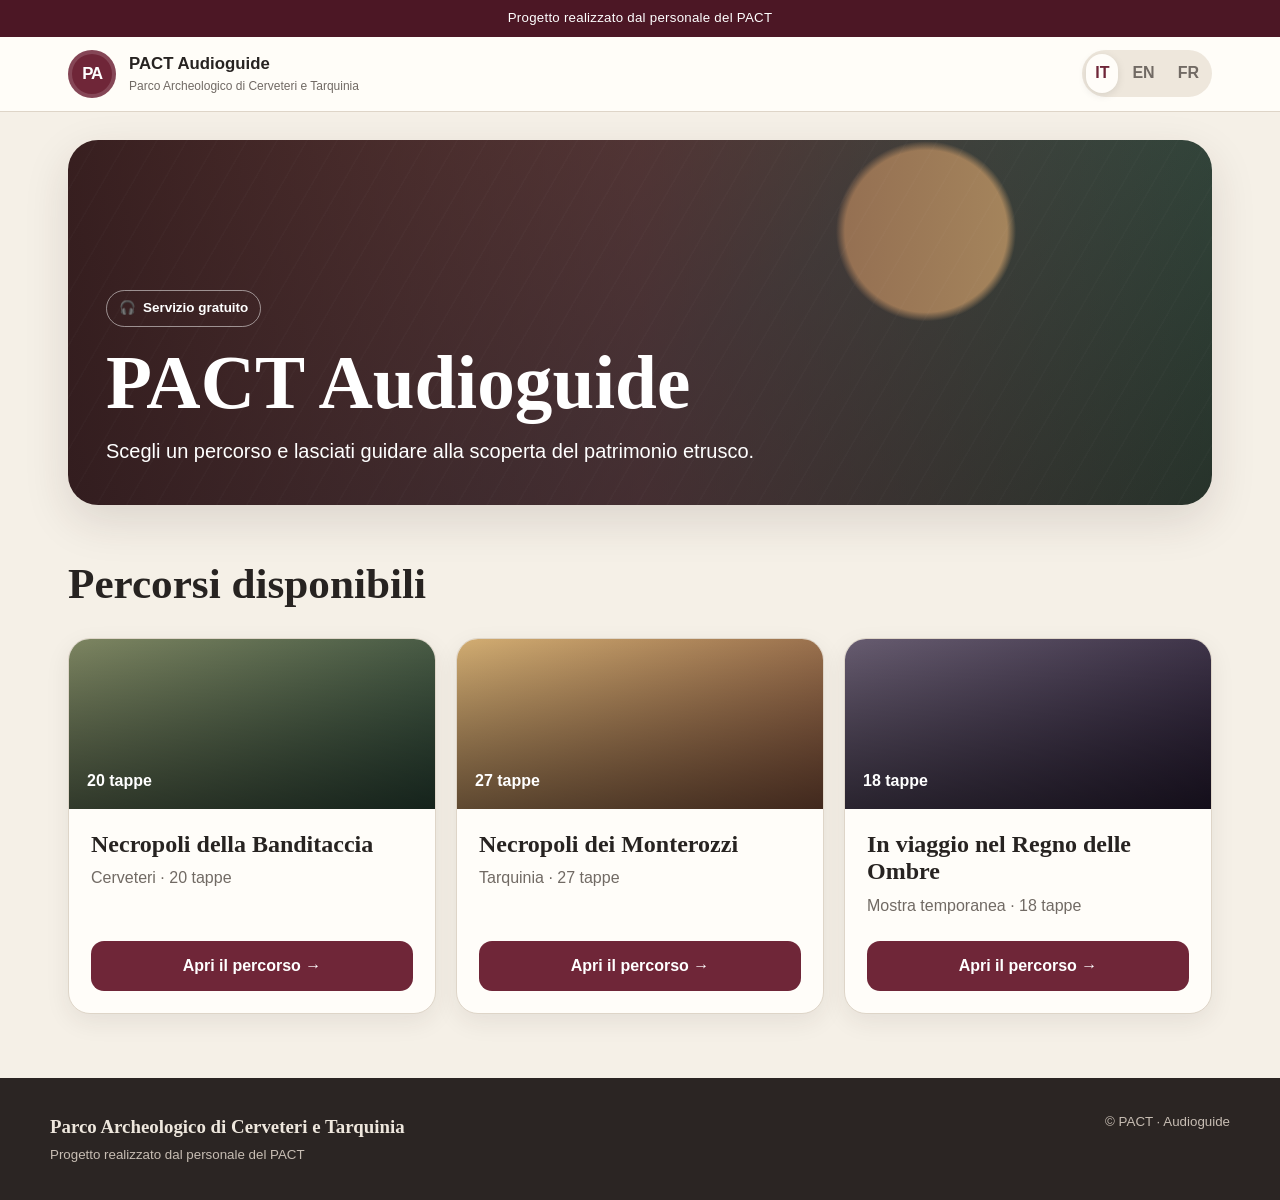
==== index.html @ 3169baad "Add files via upload" ====
<!doctype html>
<html lang="it">
<head>
  <meta charset="utf-8">
  <meta name="viewport" content="width=device-width, initial-scale=1, viewport-fit=cover">
  <meta name="theme-color" content="#6f2638">
  <meta name="description" content="Audioguide gratuite del Parco Archeologico di Cerveteri e Tarquinia">
  <title>PACT Audioguide</title>
  <style>
    :root{
      --wine:#6f2638;
      --wine-dark:#4c1725;
      --ochre:#bd873f;
      --cream:#f5f0e7;
      --paper:#fffdf9;
      --ink:#272321;
      --muted:#716a64;
      --line:#ded5c8;
      --shadow:0 16px 45px rgba(52,34,30,.13);
      --radius:22px;
    }
    *{box-sizing:border-box}
    html{scroll-behavior:smooth}
    body{
      margin:0;
      background:var(--cream);
      color:var(--ink);
      font-family:Arial,Helvetica,sans-serif;
      line-height:1.55;
    }
    button,a,select{font:inherit}
    button,a{touch-action:manipulation}
    .topbar{
      background:var(--wine-dark);
      color:#fff;
      padding:8px 18px;
      text-align:center;
      font-size:.83rem;
      letter-spacing:.02em;
    }
    header{
      position:sticky;top:0;z-index:20;
      background:rgba(255,253,249,.96);
      backdrop-filter:blur(12px);
      border-bottom:1px solid var(--line);
    }
    .head-inner{
      max-width:1180px;margin:auto;padding:13px 18px;
      display:flex;align-items:center;justify-content:space-between;gap:16px;
    }
    .brand{display:flex;align-items:center;gap:13px;text-decoration:none;color:inherit}
    .mark{
      width:48px;height:48px;border-radius:50%;
      display:grid;place-items:center;background:var(--wine);color:white;
      font-weight:800;letter-spacing:-.08em;font-size:1.05rem;
      box-shadow:inset 0 0 0 4px rgba(255,255,255,.15);
    }
    .brand strong{display:block;font-size:1.05rem}
    .brand small{display:block;color:var(--muted);font-size:.75rem}
    .lang-switch{display:flex;gap:5px;background:#eee7dc;padding:4px;border-radius:999px}
    .lang-switch button{
      border:0;background:transparent;border-radius:999px;
      padding:7px 9px;font-weight:700;cursor:pointer;color:var(--muted)
    }
    .lang-switch button.active{background:var(--paper);color:var(--wine);box-shadow:0 2px 8px rgba(0,0,0,.1)}
    main{max-width:1180px;margin:auto;padding:28px 18px 64px}
    .hero{
      min-height:365px;border-radius:30px;overflow:hidden;
      position:relative;display:flex;align-items:flex-end;
      background:
        linear-gradient(90deg,rgba(45,20,25,.88),rgba(76,23,37,.58),rgba(0,0,0,.1)),
        radial-gradient(circle at 75% 25%,#ccaf74 0 9%,transparent 10%),
        linear-gradient(145deg,#826c4e,#3d5448 55%,#2b382f);
      box-shadow:var(--shadow);
    }
    .hero:after{
      content:"";position:absolute;inset:0;opacity:.22;
      background-image:repeating-linear-gradient(120deg,transparent 0 24px,rgba(255,255,255,.08) 25px 26px);
    }
    .hero-copy{position:relative;z-index:1;color:#fff;padding:38px;max-width:760px}
    .eyebrow{
      display:inline-flex;align-items:center;gap:7px;border:1px solid rgba(255,255,255,.5);
      border-radius:999px;padding:7px 12px;font-size:.84rem;font-weight:700
    }
    h1{font-family:Georgia,serif;font-size:clamp(2.2rem,6vw,4.7rem);line-height:1.02;margin:18px 0 14px}
    .hero p{font-size:clamp(1rem,2vw,1.25rem);max-width:650px;margin:0}
    .section-title{font-family:Georgia,serif;font-size:clamp(1.8rem,4vw,2.7rem);margin:46px 0 20px}
    .cards{display:grid;grid-template-columns:repeat(3,1fr);gap:20px}
    .card{
      background:var(--paper);border:1px solid var(--line);border-radius:var(--radius);
      overflow:hidden;box-shadow:0 8px 25px rgba(54,38,32,.08);display:flex;flex-direction:column
    }
    .card-art{height:170px;position:relative}
    .card-art:before{content:"";position:absolute;inset:0;background:linear-gradient(180deg,transparent,rgba(0,0,0,.45))}
    .banditaccia{background:linear-gradient(145deg,#7d8561,#263f32)}
    .monterozzi{background:linear-gradient(145deg,#d2ad72,#754935)}
    .mostra{background:linear-gradient(145deg,#675c70,#241a2f)}
    .card-number{position:absolute;left:18px;bottom:15px;color:#fff;font-weight:700}
    .card-body{padding:22px;display:flex;flex-direction:column;flex:1}
    .card h2{font-family:Georgia,serif;font-size:1.5rem;line-height:1.15;margin:0 0 8px}
    .card p{color:var(--muted);margin:0 0 22px}
    .primary{
      display:inline-flex;align-items:center;justify-content:center;gap:8px;
      background:var(--wine);color:#fff;border:0;border-radius:13px;padding:13px 17px;
      text-decoration:none;font-weight:700;cursor:pointer;margin-top:auto
    }
    .primary:hover{background:var(--wine-dark)}
    .route-head{
      border-radius:27px;padding:28px;color:white;margin-bottom:22px;
      background:linear-gradient(135deg,var(--wine-dark),var(--wine));
      box-shadow:var(--shadow)
    }
    .route-head h1{font-size:clamp(2rem,5vw,3.5rem);margin:8px 0}
    .back{
      display:inline-flex;gap:7px;align-items:center;color:inherit;text-decoration:none;
      font-weight:700;border-bottom:1px solid rgba(255,255,255,.5)
    }
    .route-layout{display:grid;grid-template-columns:minmax(0,1fr) 310px;gap:22px}
    .player-card,.index-card{
      background:var(--paper);border:1px solid var(--line);border-radius:var(--radius);padding:22px;
      box-shadow:0 8px 25px rgba(54,38,32,.07)
    }
    .stop-image{
      aspect-ratio:16/9;border-radius:17px;margin-bottom:20px;
      display:grid;place-items:center;text-align:center;padding:20px;color:white;
      background:linear-gradient(145deg,#77654e,#35493f);
      font-family:Georgia,serif;font-size:1.5rem
    }
    .stop-meta{color:var(--ochre);font-weight:800;text-transform:uppercase;letter-spacing:.08em;font-size:.78rem}
    .player-card h2{font-family:Georgia,serif;font-size:clamp(1.8rem,4vw,2.5rem);margin:5px 0 14px}
    audio{width:100%;margin:10px 0 18px}
    .notice{background:#f1e8dc;border-left:4px solid var(--ochre);padding:13px 15px;border-radius:9px;color:#554b43;font-size:.93rem}
    .navbuttons{display:grid;grid-template-columns:1fr 1fr;gap:10px;margin-top:20px}
    .secondary{
      border:1px solid var(--wine);color:var(--wine);background:transparent;border-radius:12px;
      padding:12px;text-align:center;text-decoration:none;font-weight:700
    }
    .index-card{align-self:start;position:sticky;top:92px;max-height:calc(100vh - 115px);overflow:auto}
    .index-card h3{font-family:Georgia,serif;font-size:1.35rem;margin:0 0 12px}
    .stop-grid{display:grid;grid-template-columns:repeat(4,1fr);gap:7px}
    .stop-grid a{
      min-height:42px;display:grid;place-items:center;text-decoration:none;border:1px solid var(--line);
      border-radius:10px;color:var(--ink);font-weight:700;background:#fff
    }
    .stop-grid a.active{background:var(--wine);color:white;border-color:var(--wine)}
    footer{background:#2b2523;color:#eee7dd;padding:34px 18px}
    .footer-inner{max-width:1180px;margin:auto;display:flex;justify-content:space-between;gap:24px;flex-wrap:wrap}
    footer strong{font-family:Georgia,serif;font-size:1.18rem}
    footer small{color:#c7bdb3}
    .hidden{display:none!important}
    @media(max-width:850px){
      .cards{grid-template-columns:1fr}
      .card{display:grid;grid-template-columns:130px 1fr}
      .card-art{height:auto;min-height:200px}
      .route-layout{grid-template-columns:1fr}
      .index-card{position:static;max-height:none}
    }
    @media(max-width:540px){
      .brand small{display:none}
      .head-inner{padding:10px 12px}
      .mark{width:42px;height:42px}
      main{padding:18px 12px 45px}
      .hero{min-height:430px;border-radius:22px}
      .hero-copy{padding:25px}
      .cards{gap:14px}
      .card{display:block}
      .card-art{height:145px;min-height:0}
      .route-head{padding:22px 18px}
      .player-card,.index-card{padding:16px}
      .navbuttons{grid-template-columns:1fr}
      .stop-grid{grid-template-columns:repeat(5,1fr)}
    }
  </style>
</head>
<body>
  <div class="topbar" id="topbar"></div>
  <header>
    <div class="head-inner">
      <a class="brand" href="./" aria-label="PACT Audioguide home">
        <span class="mark">PA</span>
        <span><strong id="brand"></strong><small id="institution"></small></span>
      </a>
      <div class="lang-switch" aria-label="Selezione lingua">
        <button data-lang="it">IT</button>
        <button data-lang="en">EN</button>
        <button data-lang="fr">FR</button>
      </div>
    </div>
  </header>

  <main>
    <section id="homeView">
      <div class="hero">
        <div class="hero-copy">
          <span class="eyebrow">🎧 <span id="free"></span></span>
          <h1 id="heroTitle"></h1>
          <p id="intro"></p>
        </div>
      </div>
      <h2 class="section-title" id="chooseTitle">Percorsi disponibili</h2>
      <div class="cards" id="routeCards"></div>
    </section>

    <section id="routeView" class="hidden">
      <div class="route-head">
        <a class="back" href="./">← <span id="back"></span></a>
        <h1 id="routeTitle"></h1>
        <p id="routeSubtitle"></p>
      </div>
      <div class="route-layout">
        <article class="player-card">
          <div class="stop-image" id="stopImage"></div>
          <div class="stop-meta" id="stopMeta"></div>
          <h2 id="stopTitle"></h2>
          <p id="listen"></p>
          <audio id="audioPlayer" controls preload="metadata">
            <source id="audioSource" src="" type="audio/mpeg">
          </audio>
          <div class="notice" id="placeholder"></div>
          <h3 id="descriptionTitle"></h3>
          <p id="stopText"></p>
          <div class="navbuttons">
            <a class="secondary" id="prevLink" href="#"></a>
            <a class="primary" id="nextLink" href="#"></a>
          </div>
        </article>
        <aside class="index-card">
          <h3 id="menuTitle"></h3>
          <div class="stop-grid" id="stopGrid"></div>
        </aside>
      </div>
    </section>
  </main>

  <footer>
    <div class="footer-inner">
      <div><strong id="footerInstitution"></strong><br><small id="official"></small></div>
      <small>© PACT · Audioguide</small>
    </div>
  </footer>

<script>
const ROUTES = [{"id": "banditaccia", "title": {"it": "Necropoli della Banditaccia", "en": "Banditaccia Necropolis", "fr": "Nécropole de la Banditaccia"}, "subtitle": {"it": "Cerveteri · 20 tappe", "en": "Cerveteri · 20 stops", "fr": "Cerveteri · 20 étapes"}, "stops": 20, "langs": ["it", "en", "fr"], "accent": "banditaccia"}, {"id": "monterozzi", "title": {"it": "Necropoli dei Monterozzi", "en": "Monterozzi Necropolis", "fr": "Nécropole des Monterozzi"}, "subtitle": {"it": "Tarquinia · 27 tappe", "en": "Tarquinia · 27 stops", "fr": "Tarquinia · 27 étapes"}, "stops": 27, "langs": ["it", "en", "fr"], "accent": "monterozzi"}, {"id": "regno-ombre", "title": {"it": "In viaggio nel Regno delle Ombre", "en": "Journey into the Kingdom of Shadows"}, "subtitle": {"it": "Mostra temporanea · 18 tappe", "en": "Temporary exhibition · 18 stops"}, "stops": 18, "langs": ["it", "en"], "accent": "mostra"}];
const T = {"it": {"brand": "PACT Audioguide", "institution": "Parco Archeologico di Cerveteri e Tarquinia", "intro": "Scegli un percorso e lasciati guidare alla scoperta del patrimonio etrusco.", "free": "Servizio gratuito", "select": "Apri il percorso", "back": "Torna ai percorsi", "stop": "Tappa", "of": "di", "listen": "Ascolta l’audioguida", "description": "Testo della tappa", "placeholder": "In questa versione iniziale sono predisposti gli spazi per audio, immagine e testo definitivo della tappa.", "prev": "Tappa precedente", "next": "Tappa successiva", "menu": "Indice delle tappe", "language": "Lingua", "official": "Progetto realizzato dal personale del PACT", "help": "Per ascoltare, seleziona la lingua e premi il pulsante Play.", "home": "Home"}, "en": {"brand": "PACT Audio Guides", "institution": "Archaeological Park of Cerveteri and Tarquinia", "intro": "Choose a route and discover the Etruscan heritage through our audio guides.", "free": "Free service", "select": "Open route", "back": "Back to routes", "stop": "Stop", "of": "of", "listen": "Listen to the audio guide", "description": "Stop description", "placeholder": "This initial version includes prepared spaces for the final audio, image and text of each stop.", "prev": "Previous stop", "next": "Next stop", "menu": "Stops index", "language": "Language", "official": "A project created by PACT staff", "help": "Select a language and press Play to listen.", "home": "Home"}, "fr": {"brand": "Audioguides PACT", "institution": "Parc archéologique de Cerveteri et Tarquinia", "intro": "Choisissez un parcours et découvrez le patrimoine étrusque grâce à nos audioguides.", "free": "Service gratuit", "select": "Ouvrir le parcours", "back": "Retour aux parcours", "stop": "Étape", "of": "sur", "listen": "Écouter l’audioguide", "description": "Texte de l’étape", "placeholder": "Cette première version contient les emplacements prévus pour l’audio, l’image et le texte définitif de chaque étape.", "prev": "Étape précédente", "next": "Étape suivante", "menu": "Index des étapes", "language": "Langue", "official": "Un projet réalisé par le personnel du PACT", "help": "Sélectionnez la langue et appuyez sur Lecture.", "home": "Accueil"}};

const qs = new URLSearchParams(location.search);
let lang = localStorage.getItem("pact-lang") || "it";
let routeId = qs.get("route");
let stop = Math.max(1, parseInt(qs.get("stop") || "1", 10));

function tr(key){ return (T[lang] && T[lang][key]) || T.it[key] || key; }
function localized(obj){ return obj[lang] || obj.it || obj.en || Object.values(obj)[0]; }

function setLanguage(next){
  lang = next;
  localStorage.setItem("pact-lang", lang);
  document.documentElement.lang = lang;
  render();
}

function routeUrl(id, n=1){ return `?route=${encodeURIComponent(id)}&stop=${n}`; }

function renderHeader(){
  document.getElementById("topbar").textContent = tr("official");
  document.getElementById("brand").textContent = tr("brand");
  document.getElementById("institution").textContent = tr("institution");
  document.getElementById("footerInstitution").textContent = tr("institution");
  document.getElementById("official").textContent = tr("official");
  document.querySelectorAll("[data-lang]").forEach(b=>{
    b.classList.toggle("active", b.dataset.lang === lang);
    b.onclick=()=>setLanguage(b.dataset.lang);
  });
}

function renderHome(){
  document.title = tr("brand");
  document.getElementById("homeView").classList.remove("hidden");
  document.getElementById("routeView").classList.add("hidden");
  document.getElementById("free").textContent = tr("free");
  document.getElementById("heroTitle").textContent = tr("brand");
  document.getElementById("intro").textContent = tr("intro");
  document.getElementById("chooseTitle").textContent =
    lang==="en" ? "Available routes" : lang==="fr" ? "Parcours disponibles" : "Percorsi disponibili";

  const cards = document.getElementById("routeCards");
  cards.innerHTML = "";
  ROUTES.forEach(r=>{
    if(!r.langs.includes(lang) && lang==="fr") return;
    const article=document.createElement("article");
    article.className="card";
    article.innerHTML=`
      <div class="card-art ${r.accent}">
        <div class="card-number">${r.stops} ${lang==="en"?"stops":lang==="fr"?"étapes":"tappe"}</div>
      </div>
      <div class="card-body">
        <h2>${localized(r.title)}</h2>
        <p>${localized(r.subtitle)}</p>
        <a class="primary" href="${routeUrl(r.id)}">${tr("select")} →</a>
      </div>`;
    cards.appendChild(article);
  });
}

function renderRoute(){
  const route = ROUTES.find(r=>r.id===routeId);
  if(!route){ history.replaceState({}, "", "./"); routeId=null; renderHome(); return; }
  if(!route.langs.includes(lang)) lang = route.langs[0];
  stop=Math.min(route.stops,stop);
  document.title = `${tr("stop")} ${stop} · ${localized(route.title)}`;
  document.getElementById("homeView").classList.add("hidden");
  document.getElementById("routeView").classList.remove("hidden");
  document.getElementById("back").textContent=tr("back");
  document.getElementById("routeTitle").textContent=localized(route.title);
  document.getElementById("routeSubtitle").textContent=localized(route.subtitle);
  document.getElementById("stopMeta").textContent=`${tr("stop")} ${stop} ${tr("of")} ${route.stops}`;
  document.getElementById("stopTitle").textContent=`${tr("stop")} ${stop}`;
  document.getElementById("stopImage").textContent=`${localized(route.title)} · ${tr("stop")} ${stop}`;
  document.getElementById("listen").textContent=tr("listen");
  document.getElementById("placeholder").textContent=tr("placeholder");
  document.getElementById("descriptionTitle").textContent=tr("description");
  document.getElementById("stopText").textContent=tr("placeholder");
  document.getElementById("menuTitle").textContent=tr("menu");

  const audio=`assets/audio/${route.id}/${lang}/${String(stop).padStart(2,"0")}.mp3`;
  document.getElementById("audioSource").src=audio;
  document.getElementById("audioPlayer").load();

  const prev=Math.max(1,stop-1), next=Math.min(route.stops,stop+1);
  const prevLink=document.getElementById("prevLink");
  const nextLink=document.getElementById("nextLink");
  prevLink.textContent=`← ${tr("prev")}`;
  nextLink.textContent=`${tr("next")} →`;
  prevLink.href=routeUrl(route.id,prev);
  nextLink.href=routeUrl(route.id,next);
  prevLink.style.visibility=stop===1?"hidden":"visible";
  nextLink.style.visibility=stop===route.stops?"hidden":"visible";

  const grid=document.getElementById("stopGrid");
  grid.innerHTML="";
  for(let i=1;i<=route.stops;i++){
    const a=document.createElement("a");
    a.href=routeUrl(route.id,i);
    a.textContent=i;
    a.classList.toggle("active",i===stop);
    a.setAttribute("aria-label",`${tr("stop")} ${i}`);
    grid.appendChild(a);
  }
}

function render(){
  renderHeader();
  routeId = new URLSearchParams(location.search).get("route");
  stop = Math.max(1, parseInt(new URLSearchParams(location.search).get("stop") || "1",10));
  if(routeId) renderRoute(); else renderHome();
}
window.addEventListener("popstate",render);
render();
</script>
</body>
</html>
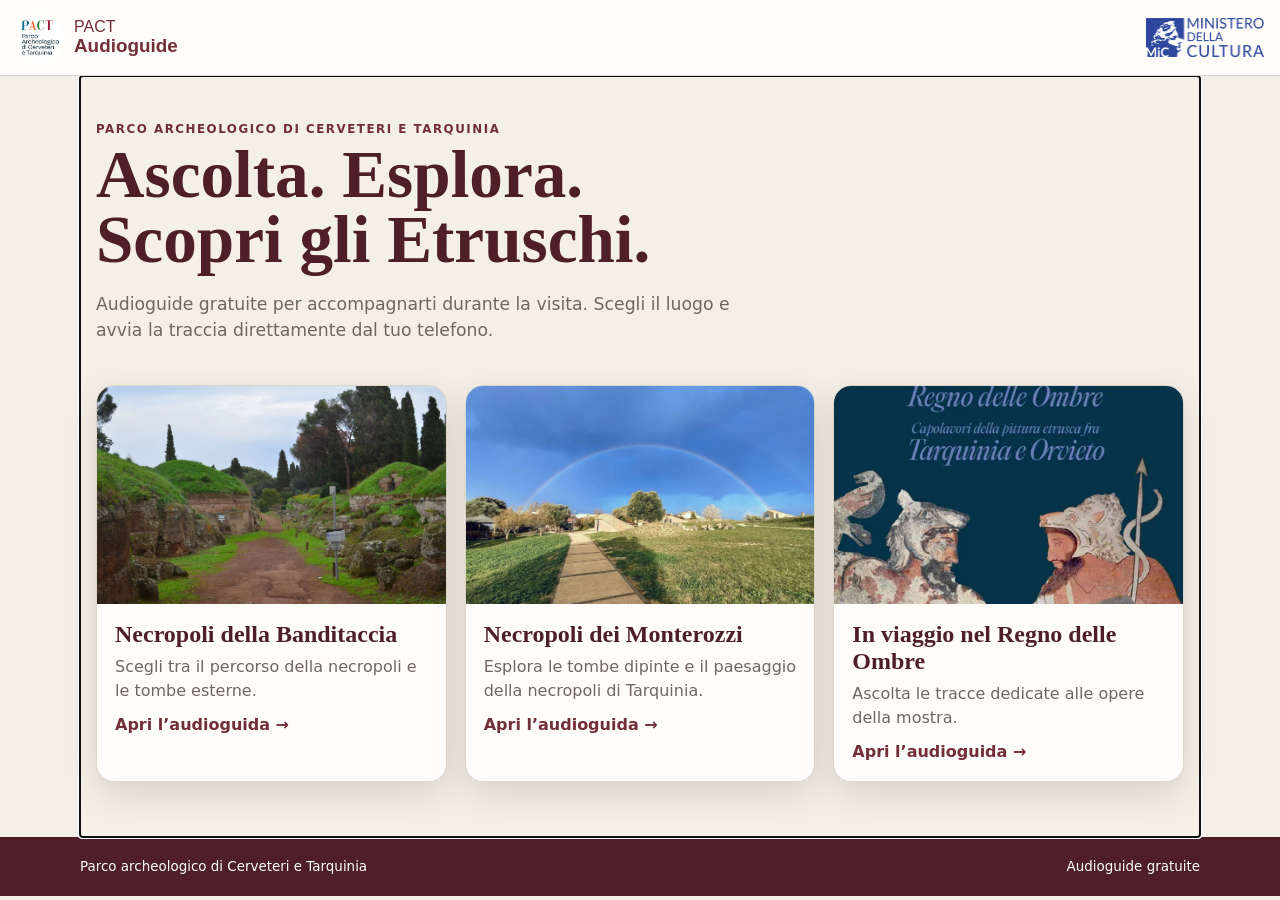
==== commit 5e8c1666: "Versione completa PACT Audioguide 1.0" ====
--- a/index.html
+++ b/index.html
@@ -1,360 +1,3 @@
 <!doctype html>
-<html lang="it">
-<head>
-  <meta charset="utf-8">
-  <meta name="viewport" content="width=device-width, initial-scale=1, viewport-fit=cover">
-  <meta name="theme-color" content="#6f2638">
-  <meta name="description" content="Audioguide gratuite del Parco Archeologico di Cerveteri e Tarquinia">
-  <title>PACT Audioguide</title>
-  <style>
-    :root{
-      --wine:#6f2638;
-      --wine-dark:#4c1725;
-      --ochre:#bd873f;
-      --cream:#f5f0e7;
-      --paper:#fffdf9;
-      --ink:#272321;
-      --muted:#716a64;
-      --line:#ded5c8;
-      --shadow:0 16px 45px rgba(52,34,30,.13);
-      --radius:22px;
-    }
-    *{box-sizing:border-box}
-    html{scroll-behavior:smooth}
-    body{
-      margin:0;
-      background:var(--cream);
-      color:var(--ink);
-      font-family:Arial,Helvetica,sans-serif;
-      line-height:1.55;
-    }
-    button,a,select{font:inherit}
-    button,a{touch-action:manipulation}
-    .topbar{
-      background:var(--wine-dark);
-      color:#fff;
-      padding:8px 18px;
-      text-align:center;
-      font-size:.83rem;
-      letter-spacing:.02em;
-    }
-    header{
-      position:sticky;top:0;z-index:20;
-      background:rgba(255,253,249,.96);
-      backdrop-filter:blur(12px);
-      border-bottom:1px solid var(--line);
-    }
-    .head-inner{
-      max-width:1180px;margin:auto;padding:13px 18px;
-      display:flex;align-items:center;justify-content:space-between;gap:16px;
-    }
-    .brand{display:flex;align-items:center;gap:13px;text-decoration:none;color:inherit}
-    .mark{
-      width:48px;height:48px;border-radius:50%;
-      display:grid;place-items:center;background:var(--wine);color:white;
-      font-weight:800;letter-spacing:-.08em;font-size:1.05rem;
-      box-shadow:inset 0 0 0 4px rgba(255,255,255,.15);
-    }
-    .brand strong{display:block;font-size:1.05rem}
-    .brand small{display:block;color:var(--muted);font-size:.75rem}
-    .lang-switch{display:flex;gap:5px;background:#eee7dc;padding:4px;border-radius:999px}
-    .lang-switch button{
-      border:0;background:transparent;border-radius:999px;
-      padding:7px 9px;font-weight:700;cursor:pointer;color:var(--muted)
-    }
-    .lang-switch button.active{background:var(--paper);color:var(--wine);box-shadow:0 2px 8px rgba(0,0,0,.1)}
-    main{max-width:1180px;margin:auto;padding:28px 18px 64px}
-    .hero{
-      min-height:365px;border-radius:30px;overflow:hidden;
-      position:relative;display:flex;align-items:flex-end;
-      background:
-        linear-gradient(90deg,rgba(45,20,25,.88),rgba(76,23,37,.58),rgba(0,0,0,.1)),
-        radial-gradient(circle at 75% 25%,#ccaf74 0 9%,transparent 10%),
-        linear-gradient(145deg,#826c4e,#3d5448 55%,#2b382f);
-      box-shadow:var(--shadow);
-    }
-    .hero:after{
-      content:"";position:absolute;inset:0;opacity:.22;
-      background-image:repeating-linear-gradient(120deg,transparent 0 24px,rgba(255,255,255,.08) 25px 26px);
-    }
-    .hero-copy{position:relative;z-index:1;color:#fff;padding:38px;max-width:760px}
-    .eyebrow{
-      display:inline-flex;align-items:center;gap:7px;border:1px solid rgba(255,255,255,.5);
-      border-radius:999px;padding:7px 12px;font-size:.84rem;font-weight:700
-    }
-    h1{font-family:Georgia,serif;font-size:clamp(2.2rem,6vw,4.7rem);line-height:1.02;margin:18px 0 14px}
-    .hero p{font-size:clamp(1rem,2vw,1.25rem);max-width:650px;margin:0}
-    .section-title{font-family:Georgia,serif;font-size:clamp(1.8rem,4vw,2.7rem);margin:46px 0 20px}
-    .cards{display:grid;grid-template-columns:repeat(3,1fr);gap:20px}
-    .card{
-      background:var(--paper);border:1px solid var(--line);border-radius:var(--radius);
-      overflow:hidden;box-shadow:0 8px 25px rgba(54,38,32,.08);display:flex;flex-direction:column
-    }
-    .card-art{height:170px;position:relative}
-    .card-art:before{content:"";position:absolute;inset:0;background:linear-gradient(180deg,transparent,rgba(0,0,0,.45))}
-    .banditaccia{background:linear-gradient(145deg,#7d8561,#263f32)}
-    .monterozzi{background:linear-gradient(145deg,#d2ad72,#754935)}
-    .mostra{background:linear-gradient(145deg,#675c70,#241a2f)}
-    .card-number{position:absolute;left:18px;bottom:15px;color:#fff;font-weight:700}
-    .card-body{padding:22px;display:flex;flex-direction:column;flex:1}
-    .card h2{font-family:Georgia,serif;font-size:1.5rem;line-height:1.15;margin:0 0 8px}
-    .card p{color:var(--muted);margin:0 0 22px}
-    .primary{
-      display:inline-flex;align-items:center;justify-content:center;gap:8px;
-      background:var(--wine);color:#fff;border:0;border-radius:13px;padding:13px 17px;
-      text-decoration:none;font-weight:700;cursor:pointer;margin-top:auto
-    }
-    .primary:hover{background:var(--wine-dark)}
-    .route-head{
-      border-radius:27px;padding:28px;color:white;margin-bottom:22px;
-      background:linear-gradient(135deg,var(--wine-dark),var(--wine));
-      box-shadow:var(--shadow)
-    }
-    .route-head h1{font-size:clamp(2rem,5vw,3.5rem);margin:8px 0}
-    .back{
-      display:inline-flex;gap:7px;align-items:center;color:inherit;text-decoration:none;
-      font-weight:700;border-bottom:1px solid rgba(255,255,255,.5)
-    }
-    .route-layout{display:grid;grid-template-columns:minmax(0,1fr) 310px;gap:22px}
-    .player-card,.index-card{
-      background:var(--paper);border:1px solid var(--line);border-radius:var(--radius);padding:22px;
-      box-shadow:0 8px 25px rgba(54,38,32,.07)
-    }
-    .stop-image{
-      aspect-ratio:16/9;border-radius:17px;margin-bottom:20px;
-      display:grid;place-items:center;text-align:center;padding:20px;color:white;
-      background:linear-gradient(145deg,#77654e,#35493f);
-      font-family:Georgia,serif;font-size:1.5rem
-    }
-    .stop-meta{color:var(--ochre);font-weight:800;text-transform:uppercase;letter-spacing:.08em;font-size:.78rem}
-    .player-card h2{font-family:Georgia,serif;font-size:clamp(1.8rem,4vw,2.5rem);margin:5px 0 14px}
-    audio{width:100%;margin:10px 0 18px}
-    .notice{background:#f1e8dc;border-left:4px solid var(--ochre);padding:13px 15px;border-radius:9px;color:#554b43;font-size:.93rem}
-    .navbuttons{display:grid;grid-template-columns:1fr 1fr;gap:10px;margin-top:20px}
-    .secondary{
-      border:1px solid var(--wine);color:var(--wine);background:transparent;border-radius:12px;
-      padding:12px;text-align:center;text-decoration:none;font-weight:700
-    }
-    .index-card{align-self:start;position:sticky;top:92px;max-height:calc(100vh - 115px);overflow:auto}
-    .index-card h3{font-family:Georgia,serif;font-size:1.35rem;margin:0 0 12px}
-    .stop-grid{display:grid;grid-template-columns:repeat(4,1fr);gap:7px}
-    .stop-grid a{
-      min-height:42px;display:grid;place-items:center;text-decoration:none;border:1px solid var(--line);
-      border-radius:10px;color:var(--ink);font-weight:700;background:#fff
-    }
-    .stop-grid a.active{background:var(--wine);color:white;border-color:var(--wine)}
-    footer{background:#2b2523;color:#eee7dd;padding:34px 18px}
-    .footer-inner{max-width:1180px;margin:auto;display:flex;justify-content:space-between;gap:24px;flex-wrap:wrap}
-    footer strong{font-family:Georgia,serif;font-size:1.18rem}
-    footer small{color:#c7bdb3}
-    .hidden{display:none!important}
-    @media(max-width:850px){
-      .cards{grid-template-columns:1fr}
-      .card{display:grid;grid-template-columns:130px 1fr}
-      .card-art{height:auto;min-height:200px}
-      .route-layout{grid-template-columns:1fr}
-      .index-card{position:static;max-height:none}
-    }
-    @media(max-width:540px){
-      .brand small{display:none}
-      .head-inner{padding:10px 12px}
-      .mark{width:42px;height:42px}
-      main{padding:18px 12px 45px}
-      .hero{min-height:430px;border-radius:22px}
-      .hero-copy{padding:25px}
-      .cards{gap:14px}
-      .card{display:block}
-      .card-art{height:145px;min-height:0}
-      .route-head{padding:22px 18px}
-      .player-card,.index-card{padding:16px}
-      .navbuttons{grid-template-columns:1fr}
-      .stop-grid{grid-template-columns:repeat(5,1fr)}
-    }
-  </style>
-</head>
-<body>
-  <div class="topbar" id="topbar"></div>
-  <header>
-    <div class="head-inner">
-      <a class="brand" href="./" aria-label="PACT Audioguide home">
-        <span class="mark">PA</span>
-        <span><strong id="brand"></strong><small id="institution"></small></span>
-      </a>
-      <div class="lang-switch" aria-label="Selezione lingua">
-        <button data-lang="it">IT</button>
-        <button data-lang="en">EN</button>
-        <button data-lang="fr">FR</button>
-      </div>
-    </div>
-  </header>
-
-  <main>
-    <section id="homeView">
-      <div class="hero">
-        <div class="hero-copy">
-          <span class="eyebrow">🎧 <span id="free"></span></span>
-          <h1 id="heroTitle"></h1>
-          <p id="intro"></p>
-        </div>
-      </div>
-      <h2 class="section-title" id="chooseTitle">Percorsi disponibili</h2>
-      <div class="cards" id="routeCards"></div>
-    </section>
-
-    <section id="routeView" class="hidden">
-      <div class="route-head">
-        <a class="back" href="./">← <span id="back"></span></a>
-        <h1 id="routeTitle"></h1>
-        <p id="routeSubtitle"></p>
-      </div>
-      <div class="route-layout">
-        <article class="player-card">
-          <div class="stop-image" id="stopImage"></div>
-          <div class="stop-meta" id="stopMeta"></div>
-          <h2 id="stopTitle"></h2>
-          <p id="listen"></p>
-          <audio id="audioPlayer" controls preload="metadata">
-            <source id="audioSource" src="" type="audio/mpeg">
-          </audio>
-          <div class="notice" id="placeholder"></div>
-          <h3 id="descriptionTitle"></h3>
-          <p id="stopText"></p>
-          <div class="navbuttons">
-            <a class="secondary" id="prevLink" href="#"></a>
-            <a class="primary" id="nextLink" href="#"></a>
-          </div>
-        </article>
-        <aside class="index-card">
-          <h3 id="menuTitle"></h3>
-          <div class="stop-grid" id="stopGrid"></div>
-        </aside>
-      </div>
-    </section>
-  </main>
-
-  <footer>
-    <div class="footer-inner">
-      <div><strong id="footerInstitution"></strong><br><small id="official"></small></div>
-      <small>© PACT · Audioguide</small>
-    </div>
-  </footer>
-
-<script>
-const ROUTES = [{"id": "banditaccia", "title": {"it": "Necropoli della Banditaccia", "en": "Banditaccia Necropolis", "fr": "Nécropole de la Banditaccia"}, "subtitle": {"it": "Cerveteri · 20 tappe", "en": "Cerveteri · 20 stops", "fr": "Cerveteri · 20 étapes"}, "stops": 20, "langs": ["it", "en", "fr"], "accent": "banditaccia"}, {"id": "monterozzi", "title": {"it": "Necropoli dei Monterozzi", "en": "Monterozzi Necropolis", "fr": "Nécropole des Monterozzi"}, "subtitle": {"it": "Tarquinia · 27 tappe", "en": "Tarquinia · 27 stops", "fr": "Tarquinia · 27 étapes"}, "stops": 27, "langs": ["it", "en", "fr"], "accent": "monterozzi"}, {"id": "regno-ombre", "title": {"it": "In viaggio nel Regno delle Ombre", "en": "Journey into the Kingdom of Shadows"}, "subtitle": {"it": "Mostra temporanea · 18 tappe", "en": "Temporary exhibition · 18 stops"}, "stops": 18, "langs": ["it", "en"], "accent": "mostra"}];
-const T = {"it": {"brand": "PACT Audioguide", "institution": "Parco Archeologico di Cerveteri e Tarquinia", "intro": "Scegli un percorso e lasciati guidare alla scoperta del patrimonio etrusco.", "free": "Servizio gratuito", "select": "Apri il percorso", "back": "Torna ai percorsi", "stop": "Tappa", "of": "di", "listen": "Ascolta l’audioguida", "description": "Testo della tappa", "placeholder": "In questa versione iniziale sono predisposti gli spazi per audio, immagine e testo definitivo della tappa.", "prev": "Tappa precedente", "next": "Tappa successiva", "menu": "Indice delle tappe", "language": "Lingua", "official": "Progetto realizzato dal personale del PACT", "help": "Per ascoltare, seleziona la lingua e premi il pulsante Play.", "home": "Home"}, "en": {"brand": "PACT Audio Guides", "institution": "Archaeological Park of Cerveteri and Tarquinia", "intro": "Choose a route and discover the Etruscan heritage through our audio guides.", "free": "Free service", "select": "Open route", "back": "Back to routes", "stop": "Stop", "of": "of", "listen": "Listen to the audio guide", "description": "Stop description", "placeholder": "This initial version includes prepared spaces for the final audio, image and text of each stop.", "prev": "Previous stop", "next": "Next stop", "menu": "Stops index", "language": "Language", "official": "A project created by PACT staff", "help": "Select a language and press Play to listen.", "home": "Home"}, "fr": {"brand": "Audioguides PACT", "institution": "Parc archéologique de Cerveteri et Tarquinia", "intro": "Choisissez un parcours et découvrez le patrimoine étrusque grâce à nos audioguides.", "free": "Service gratuit", "select": "Ouvrir le parcours", "back": "Retour aux parcours", "stop": "Étape", "of": "sur", "listen": "Écouter l’audioguide", "description": "Texte de l’étape", "placeholder": "Cette première version contient les emplacements prévus pour l’audio, l’image et le texte définitif de chaque étape.", "prev": "Étape précédente", "next": "Étape suivante", "menu": "Index des étapes", "language": "Langue", "official": "Un projet réalisé par le personnel du PACT", "help": "Sélectionnez la langue et appuyez sur Lecture.", "home": "Accueil"}};
-
-const qs = new URLSearchParams(location.search);
-let lang = localStorage.getItem("pact-lang") || "it";
-let routeId = qs.get("route");
-let stop = Math.max(1, parseInt(qs.get("stop") || "1", 10));
-
-function tr(key){ return (T[lang] && T[lang][key]) || T.it[key] || key; }
-function localized(obj){ return obj[lang] || obj.it || obj.en || Object.values(obj)[0]; }
-
-function setLanguage(next){
-  lang = next;
-  localStorage.setItem("pact-lang", lang);
-  document.documentElement.lang = lang;
-  render();
-}
-
-function routeUrl(id, n=1){ return `?route=${encodeURIComponent(id)}&stop=${n}`; }
-
-function renderHeader(){
-  document.getElementById("topbar").textContent = tr("official");
-  document.getElementById("brand").textContent = tr("brand");
-  document.getElementById("institution").textContent = tr("institution");
-  document.getElementById("footerInstitution").textContent = tr("institution");
-  document.getElementById("official").textContent = tr("official");
-  document.querySelectorAll("[data-lang]").forEach(b=>{
-    b.classList.toggle("active", b.dataset.lang === lang);
-    b.onclick=()=>setLanguage(b.dataset.lang);
-  });
-}
-
-function renderHome(){
-  document.title = tr("brand");
-  document.getElementById("homeView").classList.remove("hidden");
-  document.getElementById("routeView").classList.add("hidden");
-  document.getElementById("free").textContent = tr("free");
-  document.getElementById("heroTitle").textContent = tr("brand");
-  document.getElementById("intro").textContent = tr("intro");
-  document.getElementById("chooseTitle").textContent =
-    lang==="en" ? "Available routes" : lang==="fr" ? "Parcours disponibles" : "Percorsi disponibili";
-
-  const cards = document.getElementById("routeCards");
-  cards.innerHTML = "";
-  ROUTES.forEach(r=>{
-    if(!r.langs.includes(lang) && lang==="fr") return;
-    const article=document.createElement("article");
-    article.className="card";
-    article.innerHTML=`
-      <div class="card-art ${r.accent}">
-        <div class="card-number">${r.stops} ${lang==="en"?"stops":lang==="fr"?"étapes":"tappe"}</div>
-      </div>
-      <div class="card-body">
-        <h2>${localized(r.title)}</h2>
-        <p>${localized(r.subtitle)}</p>
-        <a class="primary" href="${routeUrl(r.id)}">${tr("select")} →</a>
-      </div>`;
-    cards.appendChild(article);
-  });
-}
-
-function renderRoute(){
-  const route = ROUTES.find(r=>r.id===routeId);
-  if(!route){ history.replaceState({}, "", "./"); routeId=null; renderHome(); return; }
-  if(!route.langs.includes(lang)) lang = route.langs[0];
-  stop=Math.min(route.stops,stop);
-  document.title = `${tr("stop")} ${stop} · ${localized(route.title)}`;
-  document.getElementById("homeView").classList.add("hidden");
-  document.getElementById("routeView").classList.remove("hidden");
-  document.getElementById("back").textContent=tr("back");
-  document.getElementById("routeTitle").textContent=localized(route.title);
-  document.getElementById("routeSubtitle").textContent=localized(route.subtitle);
-  document.getElementById("stopMeta").textContent=`${tr("stop")} ${stop} ${tr("of")} ${route.stops}`;
-  document.getElementById("stopTitle").textContent=`${tr("stop")} ${stop}`;
-  document.getElementById("stopImage").textContent=`${localized(route.title)} · ${tr("stop")} ${stop}`;
-  document.getElementById("listen").textContent=tr("listen");
-  document.getElementById("placeholder").textContent=tr("placeholder");
-  document.getElementById("descriptionTitle").textContent=tr("description");
-  document.getElementById("stopText").textContent=tr("placeholder");
-  document.getElementById("menuTitle").textContent=tr("menu");
-
-  const audio=`assets/audio/${route.id}/${lang}/${String(stop).padStart(2,"0")}.mp3`;
-  document.getElementById("audioSource").src=audio;
-  document.getElementById("audioPlayer").load();
-
-  const prev=Math.max(1,stop-1), next=Math.min(route.stops,stop+1);
-  const prevLink=document.getElementById("prevLink");
-  const nextLink=document.getElementById("nextLink");
-  prevLink.textContent=`← ${tr("prev")}`;
-  nextLink.textContent=`${tr("next")} →`;
-  prevLink.href=routeUrl(route.id,prev);
-  nextLink.href=routeUrl(route.id,next);
-  prevLink.style.visibility=stop===1?"hidden":"visible";
-  nextLink.style.visibility=stop===route.stops?"hidden":"visible";
-
-  const grid=document.getElementById("stopGrid");
-  grid.innerHTML="";
-  for(let i=1;i<=route.stops;i++){
-    const a=document.createElement("a");
-    a.href=routeUrl(route.id,i);
-    a.textContent=i;
-    a.classList.toggle("active",i===stop);
-    a.setAttribute("aria-label",`${tr("stop")} ${i}`);
-    grid.appendChild(a);
-  }
-}
-
-function render(){
-  renderHeader();
-  routeId = new URLSearchParams(location.search).get("route");
-  stop = Math.max(1, parseInt(new URLSearchParams(location.search).get("stop") || "1",10));
-  if(routeId) renderRoute(); else renderHome();
-}
-window.addEventListener("popstate",render);
-render();
-</script>
-</body>
-</html>
+<html lang="it"><head><meta charset="utf-8"><meta name="viewport" content="width=device-width,initial-scale=1,viewport-fit=cover"><meta name="theme-color" content="#722f37"><meta name="description" content="Audioguide ufficiali del Parco archeologico di Cerveteri e Tarquinia"><title>PACT Audioguide</title><link rel="icon" href="assets/logos/logo-pact.jpg"><link rel="stylesheet" href="assets/css/style.css"></head>
+<body><a class="skip" href="#app">Vai al contenuto</a><header class="topbar"><button id="homeBtn" class="brand" aria-label="Torna alla home"><img src="assets/logos/logo-pact.jpg" alt="PACT"><span>PACT <b>Audioguide</b></span></button><img class="mic" src="assets/logos/logo-mic.webp" alt="Ministero della Cultura"></header><main id="app" tabindex="-1"></main><footer><span>Parco archeologico di Cerveteri e Tarquinia</span><span>Audioguide gratuite</span></footer><script src="assets/js/data.js"></script><script src="assets/js/app.js"></script></body></html>
--- a/assets/css/style.css
+++ b/assets/css/style.css
@@ -0,0 +1,2 @@
+
+:root{--wine:#722f37;--wine2:#4e1f27;--sand:#f5f0e7;--paper:#fffdfa;--ink:#25211e;--muted:#6f6760;--line:#ded5ca;--gold:#b69455;--shadow:0 12px 35px rgba(45,31,25,.14)}*{box-sizing:border-box}html{scroll-behavior:smooth}body{margin:0;background:var(--sand);color:var(--ink);font-family:system-ui,-apple-system,"Segoe UI",Roboto,Arial,sans-serif;min-height:100vh}.skip{position:absolute;left:-9999px}.skip:focus{left:1rem;top:1rem;background:#fff;padding:.7rem;z-index:20}.topbar{height:76px;padding:10px max(16px,env(safe-area-inset-left));display:flex;align-items:center;justify-content:space-between;background:rgba(255,253,250,.97);border-bottom:1px solid var(--line);position:sticky;top:0;z-index:10}.brand{border:0;background:none;padding:0;display:flex;align-items:center;gap:10px;color:var(--wine);font-size:1rem;cursor:pointer}.brand img{width:48px;height:48px;object-fit:contain;border-radius:50%}.brand span{display:flex;flex-direction:column;align-items:flex-start;line-height:1.05}.brand b{font-size:1.18rem}.mic{max-height:42px;max-width:118px;object-fit:contain}main{max-width:1120px;margin:auto;padding:24px 16px 55px}.hero{padding:22px 0 24px}.eyebrow{text-transform:uppercase;letter-spacing:.13em;color:var(--wine);font-weight:750;font-size:.74rem}.hero h1{font-family:Georgia,serif;font-size:clamp(2rem,7vw,4.2rem);line-height:.98;margin:.35rem 0 1rem;color:var(--wine2)}.hero p{max-width:680px;font-size:1.08rem;color:var(--muted);line-height:1.55}.grid{display:grid;grid-template-columns:repeat(auto-fit,minmax(min(100%,280px),1fr));gap:18px}.card{background:var(--paper);border:1px solid var(--line);border-radius:18px;overflow:hidden;box-shadow:var(--shadow);cursor:pointer;transition:.2s;display:flex;flex-direction:column}.card:hover{transform:translateY(-3px)}.card:focus-visible,.button:focus-visible,.lang:focus-visible,.brand:focus-visible{outline:3px solid var(--gold);outline-offset:3px}.card img{width:100%;aspect-ratio:16/10;object-fit:cover}.card-body{padding:17px 18px 20px}.card h2,.card h3{font-family:Georgia,serif;color:var(--wine2);margin:0 0 .45rem}.card p{margin:0;color:var(--muted);line-height:1.45}.card .meta{margin-top:13px;color:var(--wine);font-weight:750}.crumbs{display:flex;align-items:center;gap:7px;flex-wrap:wrap;margin:4px 0 18px;color:var(--muted);font-size:.9rem}.crumbs button{border:0;background:none;color:var(--wine);padding:0;cursor:pointer}.section-title{font-family:Georgia,serif;color:var(--wine2);font-size:clamp(1.8rem,5vw,3rem);margin:.2rem 0 .5rem}.section-sub{color:var(--muted);margin:0 0 24px}.stop-list{display:grid;gap:11px}.stop-row{display:grid;grid-template-columns:54px 82px 1fr 30px;align-items:center;gap:12px;background:var(--paper);border:1px solid var(--line);border-radius:14px;padding:8px;cursor:pointer}.stop-row img{width:82px;height:62px;object-fit:cover;border-radius:9px}.stop-number{width:42px;height:42px;border-radius:50%;background:var(--wine);color:white;display:grid;place-items:center;font-weight:800}.stop-row h3{font-size:1rem;margin:0;color:var(--ink)}.arrow{font-size:1.4rem;color:var(--wine)}.stage{max-width:800px;margin:auto;background:var(--paper);border:1px solid var(--line);border-radius:20px;overflow:hidden;box-shadow:var(--shadow)}.stage-image{width:100%;max-height:500px;aspect-ratio:16/10;object-fit:cover;background:#ded8d0}.stage-body{padding:20px}.stage h1{font-family:Georgia,serif;color:var(--wine2);font-size:clamp(1.7rem,6vw,2.8rem);line-height:1.05;margin:.35rem 0 18px}.counter{color:var(--muted);font-size:.88rem}.langs{display:flex;gap:8px;flex-wrap:wrap;margin-bottom:15px}.lang{border:1px solid var(--wine);background:white;color:var(--wine);padding:9px 13px;border-radius:999px;font-weight:700;cursor:pointer}.lang.active{background:var(--wine);color:white}audio{width:100%;margin:2px 0 20px;accent-color:var(--wine)}.nav{display:grid;grid-template-columns:1fr 1fr;gap:10px}.button{border:0;border-radius:12px;background:var(--wine);color:#fff;padding:13px 14px;font-weight:750;cursor:pointer;text-align:center}.button.secondary{background:#eee5db;color:var(--wine2)}.button:disabled{opacity:.4;cursor:not-allowed}.allstops{margin-top:14px;width:100%}.notice{padding:14px;border-radius:12px;background:#f1e9dc;color:var(--wine2);font-size:.92rem;margin-top:15px}footer{display:flex;gap:8px;justify-content:space-between;flex-wrap:wrap;padding:22px max(16px,calc((100vw - 1120px)/2));background:var(--wine2);color:#fff;font-size:.84rem}@media(max-width:560px){.topbar{height:66px}.brand img{width:41px;height:41px}.brand span{font-size:.82rem}.brand b{font-size:1rem}.mic{max-width:87px}.stop-row{grid-template-columns:44px 68px 1fr 22px;gap:8px}.stop-row img{width:68px;height:55px}.stop-number{width:36px;height:36px}.stage{border-radius:15px}.stage-body{padding:17px}.nav{grid-template-columns:1fr}.hero{padding-top:12px}}
